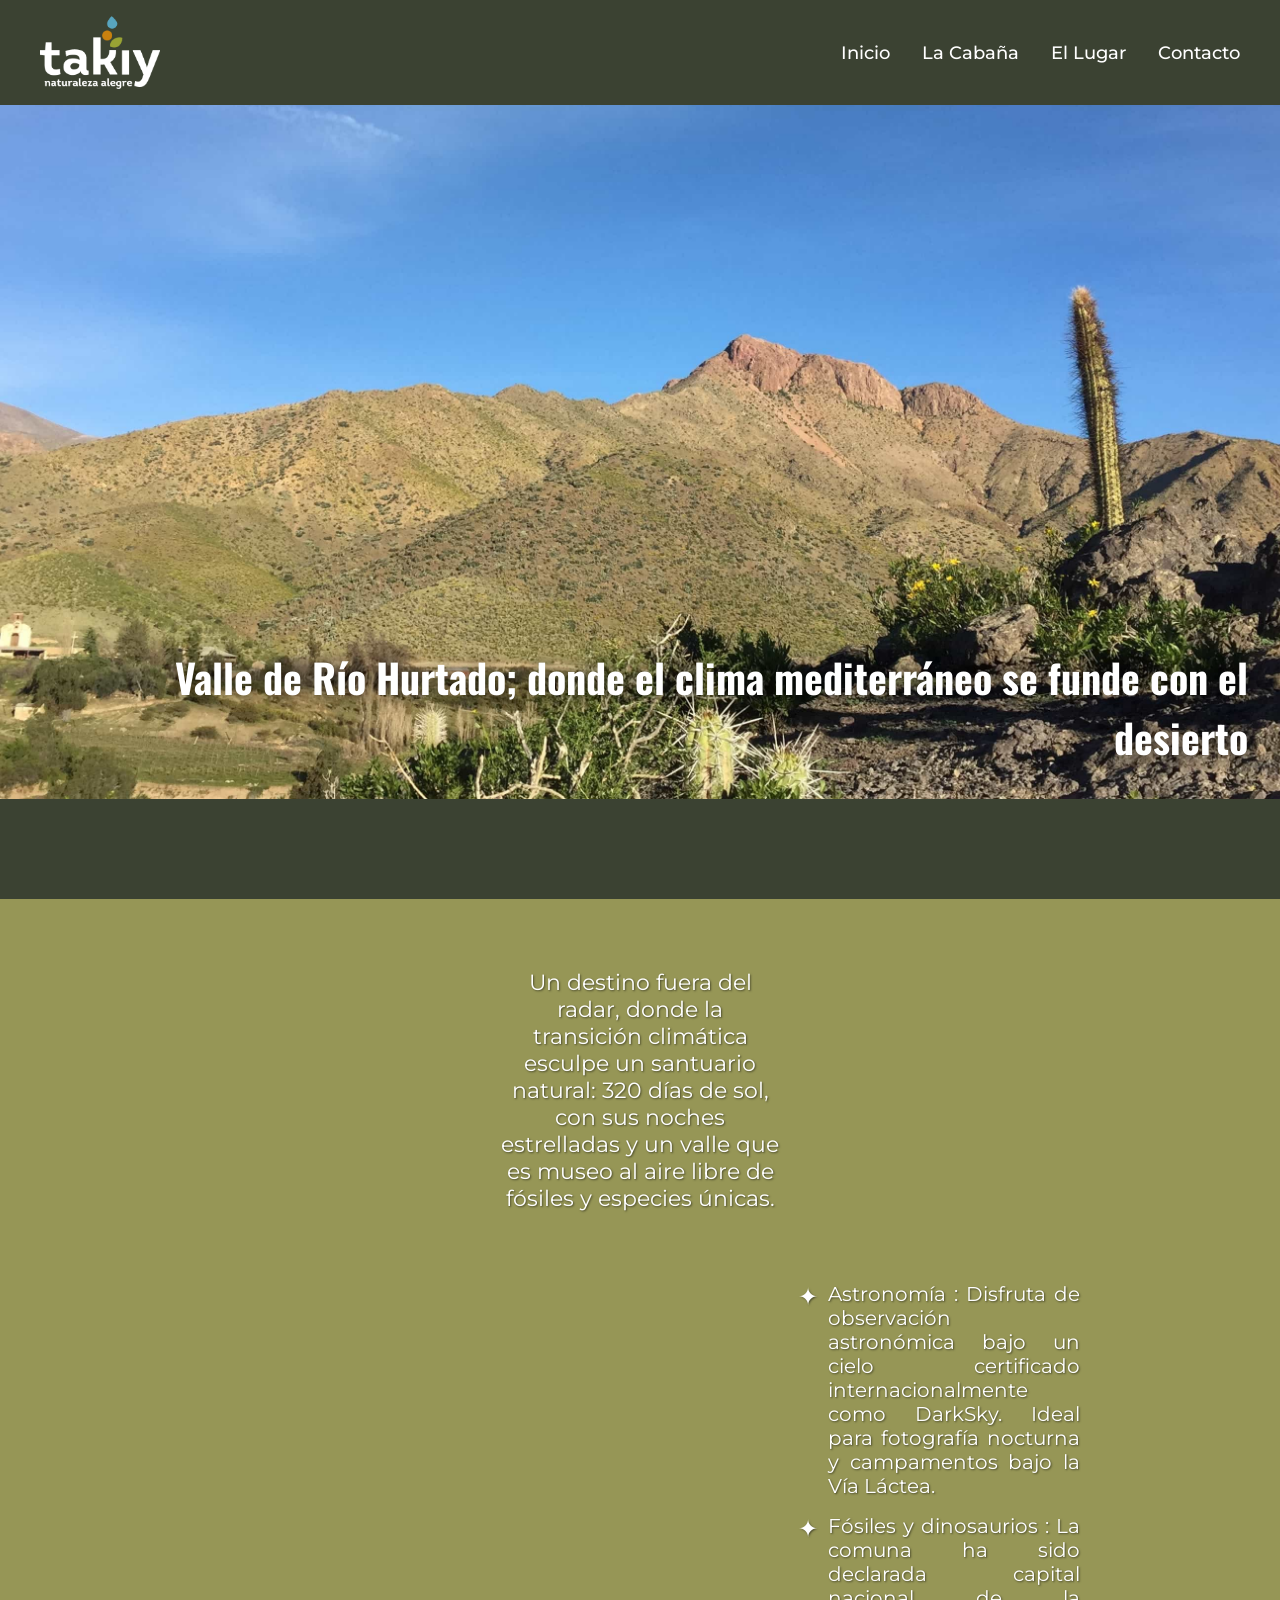
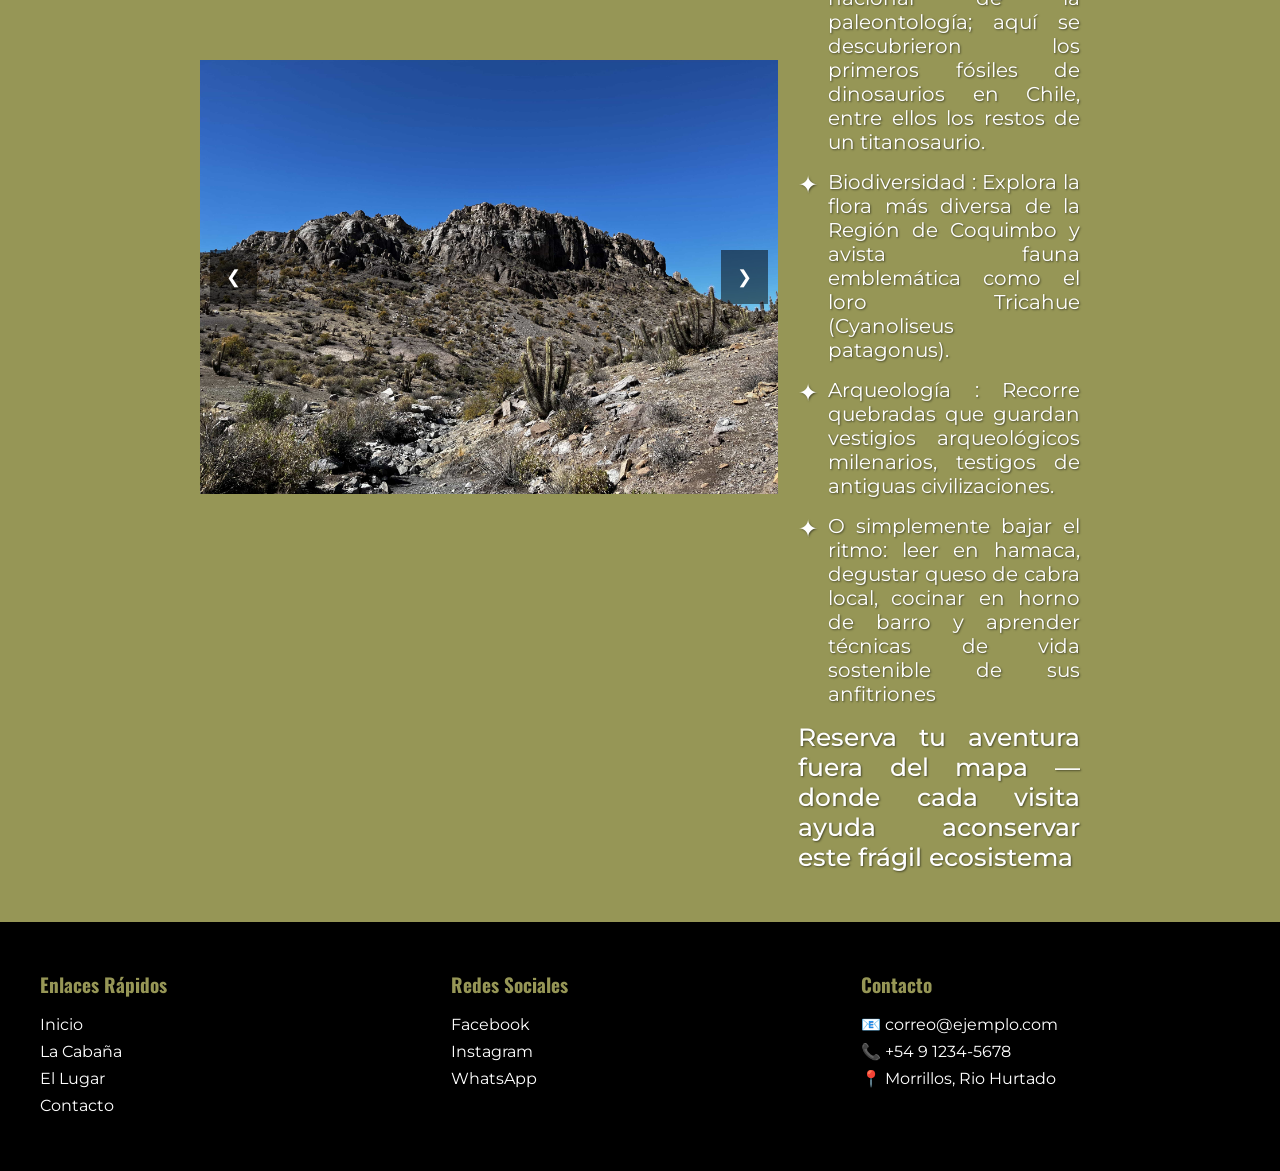
==== index.html @ 28a77166 "Primer commit" ====
<!DOCTYPE html>
<html lang="es">
<head>
    <meta charset="UTF-8">
    <meta name="viewport" content="width=device-width, initial-scale=1.0">
    <title>Inicio</title> <!--Revisar título para SEO-->

    <!--Importación Google fonts (fuentes de texto)-->
    <link rel="preconnect" href="https://fonts.googleapis.com">
    <link rel="preconnect" href="https://fonts.gstatic.com" crossorigin>
    <link href="https://fonts.googleapis.com/css2?family=Montserrat:ital,wght@0,100..900;1,100..900&family=Oswald:wght@200..700&display=swap" rel="stylesheet">

    <link rel="stylesheet" href="assets/css/style.css">
</head>
<body>

    <header>
        <nav class="navbar">
            <div class="navbar-container">
                <!--Logo (enlace a inicio)-->
                <a href="index.html" class="logo">
                    <img src="media/imgs/logoTakiy.png" alt="Cabaña Takiy"> <!--Revisar "alt" SEO-->
                </a>
                <!--Links barra de navegación-->
                <ul class="nav-links">
                    <li><a href="index.html">Inicio</a></li>
                    <li><a href="pages/cabaña.html">La Cabaña</a></li>
                    <li><a href="pages/el-lugar.html">El Lugar</a></li>
                    <li><a href="pages/contacto.html">Contacto</a></li>
                </ul>
            </div>
        </nav>
    </header>
    <main>
        <!--Imagen de portada con parallax-->
        <section class="index-front">
            <div class="index-front-image">
                <h1 class="index-front-slogan">Valle de Río Hurtado; donde el clima mediterráneo se funde con el desierto</h1>
            </div>
        </section>
        <section class="index-presentation">
            <p class="centered-p">
                Un destino fuera del radar, donde la transición climática esculpe un santuario natural: 320 días de sol, con sus noches estrelladas y un valle que es museo al aire libre de fósiles y especies únicas.
            </p>
            <div class="flex-slides-side-text">
                <div class="slideshow index-slides">
                    <div class="slide">
                        <img src="media/imgs/slide-index1.JPG" alt="Slide 1">
                    </div>
                    <div class="slide">
                        <img src="media/imgs/slide-index2.JPG" alt="Slide 2">
                    </div>
                    <div class="slide">
                        <img src="media/imgs/slide-index3.JPG" alt="Slide 3">
                    </div>
                    <div class="slide">
                        <img src="media/imgs/slide-index4.JPG" alt="Slide 4">
                    </div>
                    <div class="slide">
                        <img src="media/imgs/slide-index5.JPG" alt="Slide 5">
                    </div>
                    <div class="slide">
                        <img src="media/imgs/slide-index6.JPG" alt="Slide 6">
                    </div>
                    <button class="prev">&#10094;</button>
                    <button class="next">&#10095;</button>
                </div>
                <div class="index-side-text">
                    <ul class="index-list">
                        <li>
                            <h2 class="list-title">Astronomía</h2>
                            <p>: Disfruta de observación astronómica bajo un cielo certificado internacionalmente como DarkSky. Ideal para fotografía nocturna y campamentos bajo la Vía Láctea.</p>
                        </li>
                        <li>
                            <h2 class="list-title">Fósiles y dinosaurios</h2>
                            <p>: La comuna ha sido declarada capital nacional de la paleontología; aquí se descubrieron los primeros fósiles de dinosaurios en Chile, entre ellos los restos de un titanosaurio.
                            </p></li>
                        <li>
                            <h2 class="list-title">Biodiversidad</h2>
                            <p>: Explora la flora más diversa de la Región de Coquimbo y avista fauna emblemática como el loro Tricahue (Cyanoliseus patagonus).
                            </p></li>
                        <li>
                            <h2 class="list-title">Arqueología</h2>
                            <p>: Recorre quebradas que guardan vestigios arqueológicos milenarios, testigos de antiguas civilizaciones.
                            </p>
                        </li>
                        <li>O simplemente bajar el ritmo: leer en hamaca, degustar queso de cabra local, cocinar en horno de barro y aprender técnicas de vida sostenible de sus anfitriones</li>
                    </ul>
                    <p>
                        Reserva tu aventura fuera del mapa —donde cada visita ayuda aconservar este frágil ecosistema
                    </p>
                </div>
            </div>
        </section>
    </main>
    <footer>
        <div class="footer-container">
            <!--Columna 1: Enlaces rápidos-->
            <div class="footer-column">
                <h3>Enlaces Rápidos</h3>
                <ul>
                    <li><a href="index.html">Inicio</a></li>
                    <li><a href="pages/cabaña.html">La Cabaña</a></li>
                    <li><a href="pages/el-lugar.html">El Lugar</a></li>
                    <li><a href="pages/contacto.html">Contacto</a></li>
                </ul>
            </div>
            <!--Columna 2: Redes sociales-->
            <div class="footer-column">
                <h3>Redes Sociales</h3>
                <ul class="social-links">
                    <li><a href="#" target="_blank">Facebook</a></li>
                    <li><a href="#" target="_blank">Instagram</a></li>
                    <li><a href="#" target="_blank">WhatsApp</a></li>
                    <!--Consultar que redes sociales van a ir el la página oficialmente-->
                </ul>
            </div>
            <!--Columna 3: Contacto-->
            <div class="footer-column">
                <h3>Contacto</h3>
                <ul>
                    <li>📧 correo@ejemplo.com</li>
                    <li>📞 +54 9 1234-5678</li>
                    <li>📍 Morrillos, Rio Hurtado</li>
                    <!--Consultar cambio a íconos de biblioteca de uso libre (https://lucide.dev)-->
                </ul>
            </div>
        </div>
    </footer>
    <!--Importación scripts (slideshow)-->
    <script src="assets/js/main.js"></script>
</body>
</html>
---- assets/css/style.css ----
@charset "UTF-8";
* {
  margin: 0;
  padding: 0;
}

a {
  color: inherit;
  text-decoration: none;
}

ul, ol {
  list-style: none;
}

main {
  background-color: #3b4232;
}

.navbar {
  background-color: #3b4232;
  color: #ffffff;
  padding: 1rem 0;
}

.navbar-container {
  display: flex;
  justify-content: space-between;
  align-items: center;
  max-width: 1200px;
  margin: 0 auto;
  padding: 0 1rem;
}

.logo img {
  width: 120px;
  height: auto;
  display: block;
  transition: opacity 0.3s ease;
}
.logo img:hover {
  opacity: 0.5;
}

.nav-links {
  display: flex;
  gap: 2rem;
}
.nav-links a {
  font-family: "Montserrat", sans-serif;
  font-weight: 500;
  font-size: 18px;
  transition: opacity 0.3s ease;
}
.nav-links a:hover {
  opacity: 0.5;
}

.slideshow {
  position: relative;
  max-width: 700px;
  margin: auto;
  overflow: hidden;
}

.slide {
  display: none;
}
.slide img {
  width: 100%;
  height: auto;
  display: block;
}

.slide:first-child {
  display: block;
}

.prev, .next {
  position: absolute;
  top: 50%;
  transform: translateY(-50%);
  background-color: rgba(0, 0, 0, 0.5);
  color: white;
  border: none;
  padding: 16px;
  cursor: pointer;
  font-size: 18px;
  transition: background-color 0.3s;
}

.prev {
  left: 10px;
}

.next {
  right: 10px;
}

.prev:hover, .next:hover {
  background-color: rgba(0, 0, 0, 0.8);
}

.carousel-opinions {
  position: relative;
  overflow: hidden;
  padding: 0px 100px;
  min-height: 400px;
  background-color: rgba(0, 0, 0, 0.2);
}

.opinion-slide {
  display: none;
  position: absolute;
  top: 0;
  left: 0;
  width: 100%;
  height: 100%;
  display: flex;
  align-items: center;
  justify-content: center;
}
.opinion-slide:first-child {
  display: flex;
  align-items: center;
  justify-content: center;
}

.opinion-text {
  flex: 1;
  font-family: "Montserrat", sans-serif;
  color: white;
  padding: 20px 100px;
}

.opinion-image {
  flex: 1;
  padding: 20px;
}
.opinion-image img {
  width: 100%;
  height: 300px;
  object-fit: contain;
}

.opinion-prev, .opinion-next {
  position: absolute;
  top: 50%;
  transform: translateY(-50%);
  background: rgba(0, 0, 0, 0.5);
  color: white;
  border: none;
  padding: 15px;
  cursor: pointer;
  z-index: 10;
}

.opinion-prev {
  left: 10px;
}

.opinion-next {
  right: 10px;
}

.index-front {
  height: 70vh;
  background-image: url("../../media/imgs/frontImage.jpg");
  background-size: cover;
  background-position: center;
  background-repeat: no-repeat;
  background-attachment: fixed;
  position: relative;
  display: flex;
  align-items: flex-end;
  padding: 2rem;
}
.index-front .index-front-image {
  width: 100%;
  text-align: right;
}
.index-front .index-front-slogan {
  font-family: "Oswald", sans-serif;
  font-size: 2.5rem;
  color: #ffffff;
  text-shadow: 0 0 20px rgb(0, 0, 0);
  margin: 0;
}
@media (max-width: 768px) {
  .index-front {
    background-attachment: scroll;
    height: 70vh;
  }
}

.index-presentation {
  background-color: #969656;
  margin-top: 100px;
  font-family: "Montserrat", sans-serif;
  color: #ffffff;
  text-shadow: 1px 1px 2px rgba(0, 0, 0, 0.5);
}
.index-presentation .centered-p {
  padding: 70px 500px;
  font-family: "Montserrat", sans-serif;
  font-size: 22px;
  font-weight: 400;
  color: #ffffff;
  text-align: center;
}
.index-presentation .flex-slides-side-text {
  display: flex;
  align-items: center;
  padding: 0px 200px 50px 200px;
  gap: 20px;
}
.index-presentation .flex-slides-side-text .index-side-text {
  text-align: justify;
}
.index-presentation .flex-slides-side-text .index-side-text .index-list li {
  font-size: 20px;
  position: relative;
  padding-left: 1.5em;
  margin-bottom: 0.8em;
}
.index-presentation .flex-slides-side-text .index-side-text .index-list li::before {
  content: "✦";
  position: absolute;
  left: 0;
  color: #ffffff;
  font-size: 1.2em;
}
.index-presentation .flex-slides-side-text .index-side-text .index-list p {
  display: inline;
  font-size: 20px;
  font-weight: normal;
}
.index-presentation .flex-slides-side-text .index-side-text .index-list h2 {
  display: inline;
  font-weight: normal;
  font-size: 20px;
}
.index-presentation .flex-slides-side-text .index-side-text p {
  font-weight: 500;
  font-size: 25px;
}

.cabin-presentation {
  background-color: #969656;
  color: #ffffff;
  padding: 30px 60vw 30px 200px;
  text-shadow: 1px 1px 2px rgba(0, 0, 0, 0.5);
}
.cabin-presentation h1 {
  font-family: "Oswald", sans-serif;
  padding-bottom: 20px;
}
.cabin-presentation p {
  font-family: "Montserrat", sans-serif;
  font-size: 20px;
  text-align: justify;
}

.cabin-details-container {
  display: flex;
  justify-content: center;
  padding: 0px 200px;
}
.cabin-details-container .cabin-details {
  padding: 50px 0;
  display: flex;
  align-items: center;
  justify-content: center;
  color: #ffffff;
  gap: 20px;
}
.cabin-details-container .cabin-details .detail-list {
  text-align: right;
  padding-left: 300px;
}
.cabin-details-container .cabin-details .detail-list h2 {
  font-family: "Oswald", sans-serif;
  padding-bottom: 20px;
}
.cabin-details-container .cabin-details .detail-list ul {
  font-family: "Montserrat", sans-serif;
  font-size: 18px;
}
.cabin-details-container .cabin-details .detail-list ul li {
  padding: 10px 0;
}
.cabin-details-container .cabin-details .cabin-slides img {
  width: 100%;
  height: 100%;
  object-fit: contain;
}

.provided-services {
  padding: 20px 10vw;
  background-color: #969656;
  color: white;
  font-family: "Montserrat", sans-serif;
  font-size: 17px;
  text-shadow: 1px 1px 2px rgba(0, 0, 0, 0.5);
}
.provided-services .services-row {
  padding: 20px 20px;
  display: flex;
  justify-content: space-around;
}
.provided-services .services-row .services-col {
  display: flex;
  flex-direction: column;
  align-items: center;
}
.provided-services .services-row .services-col .binoculars {
  transform: scaleY(-1);
}
.provided-services .services-row .services-col .service-icon {
  font-size: 35px;
}

.place-front {
  background-color: #969656;
  color: #ffffff;
}
.place-front .place-front-image {
  background-image: url(../../media/imgs/slide-index1.JPG);
  background-repeat: no-repeat;
  background-position: center;
  background-size: cover;
  background-attachment: fixed;
  font-family: "Oswald", sans-serif;
  font-size: 60px;
  text-align: center;
  height: 700px;
  display: flex;
  flex-direction: column;
  align-items: center;
  justify-content: center;
  text-shadow: 0 0 20px rgb(0, 0, 0);
}

.place-presentation {
  color: #ffffff;
  font-family: "Montserrat", sans-serif;
  text-align: center;
  font-size: 20px;
  padding: 30px 200px;
}

.activities-container {
  background-color: #969656;
  font-family: "Montserrat", sans-serif;
  color: #ffffff;
  padding: 20px 400px;
  text-align: justify;
  font-size: 17px;
}
.activities-container h2 {
  padding-bottom: 15px;
}
.activities-container .activity {
  background-color: #3b4232;
  margin-top: 20px;
  padding: 15px;
  display: flex;
}
.activities-container .activity .activity-text {
  display: flex;
  flex-direction: column;
  padding-right: 15px;
}
.activities-container .trails {
  background-color: #3b4232;
  margin-top: 20px;
  padding: 15px;
}
.activities-container .trails .trail-flex {
  display: flex;
  flex-direction: column;
}
.activities-container .trails .trail-flex .trail-presentation {
  padding-bottom: 15px;
}
.activities-container .trails .trail-flex .activity-text {
  padding-right: 15px;
}
.activities-container .trails .trail-flex h3 {
  padding-bottom: 15px;
}
.activities-container .trails .trail-flex li {
  padding-bottom: 15px;
}
.activities-container .trails .trail-flex-img {
  display: flex;
  padding-bottom: 15px;
}
.activities-container .trails .activity-text {
  display: flex;
  flex-direction: column;
}

.main-contacto {
  display: flex;
  justify-content: space-between;
  background-color: #969656;
  min-height: 800px;
  padding-top: 20px;
}

.contact-form {
  padding: 50px;
  background-color: #3b4232;
  color: #ffffff;
  font-family: "Montserrat", sans-serif;
  font-size: 20px;
}
.contact-form h4 {
  font-family: "Oswald", sans-serif;
  font-size: 40px;
  padding-bottom: 20px;
}
.contact-form .contact-line {
  margin: 10px 0;
}
.contact-form input {
  padding: 10px 100px;
}
.contact-form textarea {
  padding: 10px 114px;
}
.contact-form button {
  display: inline-block;
  background: linear-gradient(225deg, hsl(132deg, 100%, 47%) 31%, hsl(129deg, 99%, 29%) 81%);
  font-family: "Oswald", sans-serif;
  font-size: 30px;
  color: #ffffff;
  border: none;
  padding: 10px 50px;
  border-radius: 5px;
  margin: 0 30px;
}

iframe {
  margin-right: 50px;
  width: 1000px;
  height: 659px;
  border: none;
}

footer {
  background-color: black;
  color: #ffffff;
  padding: 3rem 0;
}
footer .footer-container {
  max-width: 1200px;
  margin: 0 auto;
  padding: 0 1rem;
  display: flex;
  justify-content: space-between;
  gap: 2rem;
}
footer .footer-column {
  flex: 1;
  flex-direction: column;
}
footer .footer-column h3 {
  font-family: "Oswald", sans-serif;
  font-size: 1.2rem;
  margin-bottom: 1rem;
  color: #969656;
}
footer .footer-column ul {
  list-style: none;
  padding: 0;
}
footer .footer-column ul li {
  margin-bottom: 0.5rem;
  font-family: "Montserrat", sans-serif;
}
footer .footer-column a {
  color: #ffffff;
  text-decoration: none;
  transition: opacity 0.3s ease;
}
footer .footer-column a:hover {
  opacity: 0.7;
}

/*# sourceMappingURL=style.css.map */
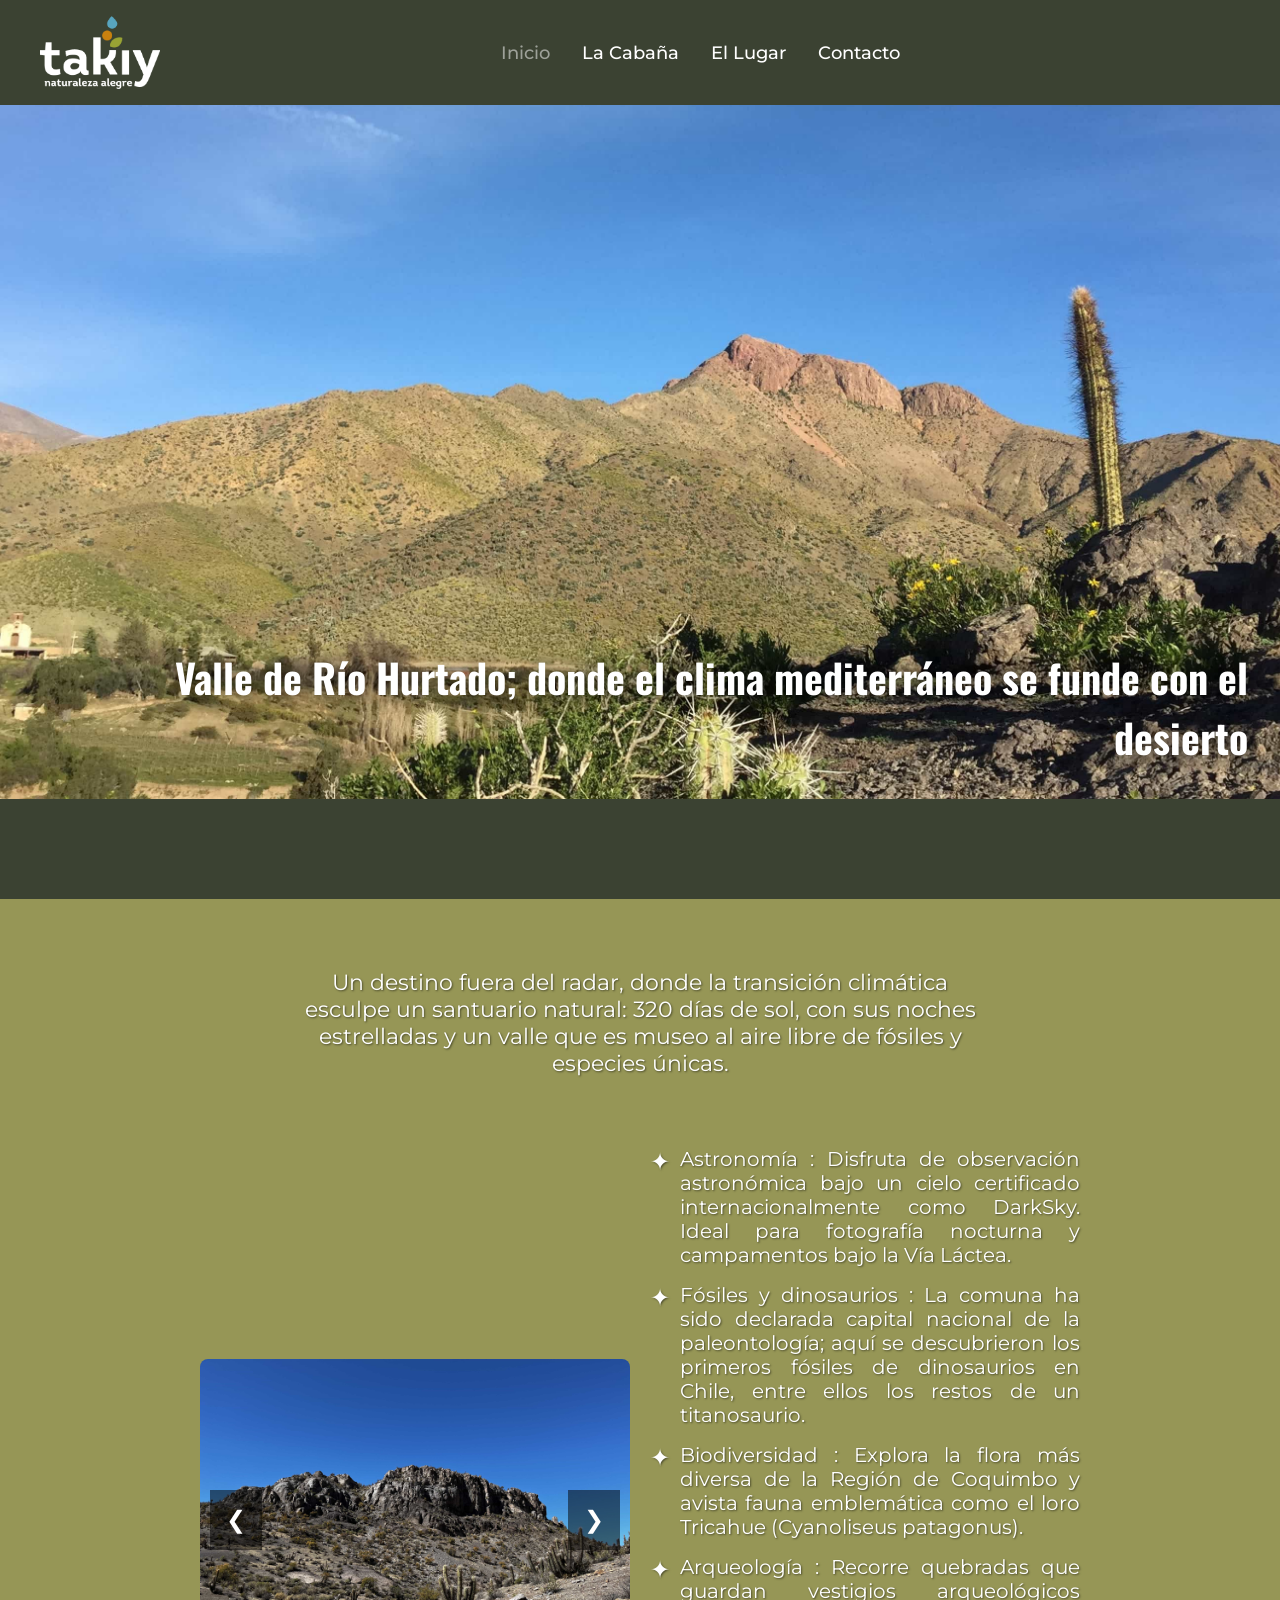
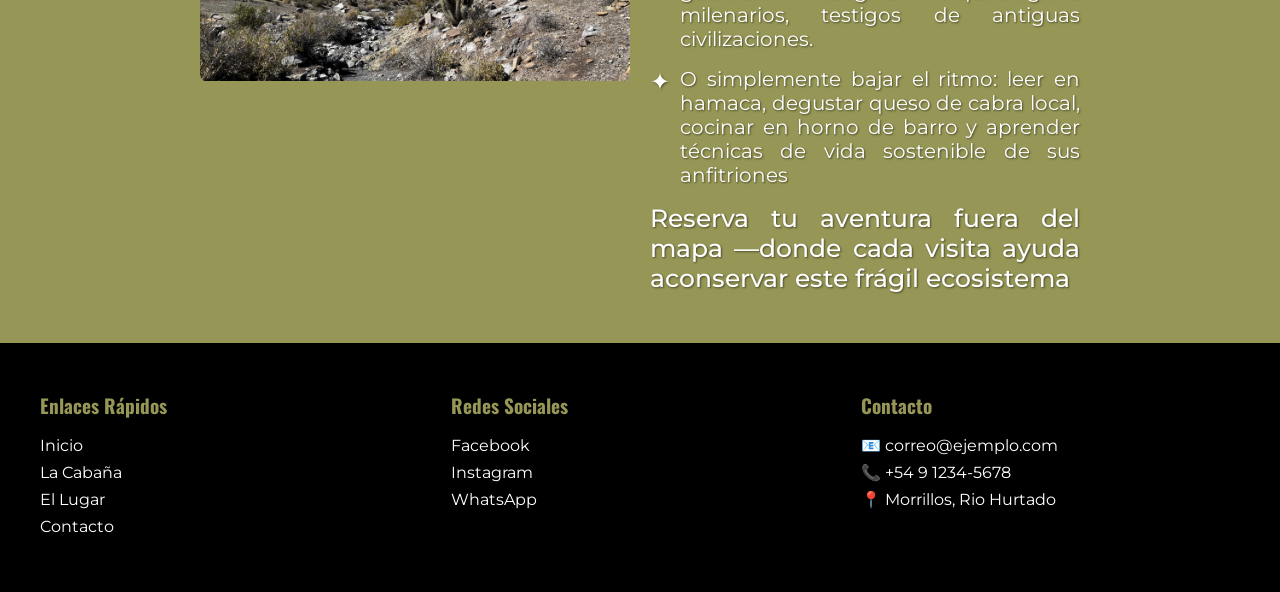
==== commit 5402a2bd: "revisión previa a subida" ====
--- a/index.html
+++ b/index.html
@@ -13,21 +13,31 @@
     <link rel="stylesheet" href="assets/css/style.css">
 </head>
 <body>
-
     <header>
         <nav class="navbar">
             <div class="navbar-container">
-                <!--Logo (enlace a inicio)-->
+                <!-- Logo -->
                 <a href="index.html" class="logo">
-                    <img src="media/imgs/logoTakiy.png" alt="Cabaña Takiy"> <!--Revisar "alt" SEO-->
+                    <img src="media/imgs/logoTakiy.png" alt="Cabaña Takiy">
                 </a>
-                <!--Links barra de navegación-->
-                <ul class="nav-links">
-                    <li><a href="index.html">Inicio</a></li>
+                
+                <!-- Menú Hamburguesa -->
+                <button class="hamburger" id="hamburger">
+                    <span></span>
+                    <span></span>
+                    <span></span>
+                </button>
+                
+                <!-- Links de navegación -->
+                <ul class="nav-links" id="nav-links">
+                    <li><a href="index.html" class="active-link">Inicio</a></li>
                     <li><a href="pages/cabaña.html">La Cabaña</a></li>
                     <li><a href="pages/el-lugar.html">El Lugar</a></li>
                     <li><a href="pages/contacto.html">Contacto</a></li>
                 </ul>
+                
+                <!-- Overlay para cerrar menú -->
+                <div class="nav-overlay" id="nav-overlay"></div>
             </div>
         </nav>
     </header>
@@ -44,23 +54,25 @@
             </p>
             <div class="flex-slides-side-text">
                 <div class="slideshow index-slides">
-                    <div class="slide">
-                        <img src="media/imgs/slide-index1.JPG" alt="Slide 1">
-                    </div>
-                    <div class="slide">
-                        <img src="media/imgs/slide-index2.JPG" alt="Slide 2">
-                    </div>
-                    <div class="slide">
-                        <img src="media/imgs/slide-index3.JPG" alt="Slide 3">
-                    </div>
-                    <div class="slide">
-                        <img src="media/imgs/slide-index4.JPG" alt="Slide 4">
-                    </div>
-                    <div class="slide">
-                        <img src="media/imgs/slide-index5.JPG" alt="Slide 5">
-                    </div>
-                    <div class="slide">
-                        <img src="media/imgs/slide-index6.JPG" alt="Slide 6">
+                    <div class="slideshow-container">
+                        <div class="slide active">
+                            <img src="media/imgs/slide-index1.JPG" alt="Slide 1">
+                        </div>
+                        <div class="slide">
+                            <img src="media/imgs/slide-index2.JPG" alt="Slide 2">
+                        </div>
+                        <div class="slide">
+                            <img src="media/imgs/slide-index3.JPG" alt="Slide 3">
+                        </div>
+                        <div class="slide">
+                            <img src="media/imgs/slide-index4.JPG" alt="Slide 4">
+                        </div>
+                        <div class="slide">
+                            <img src="media/imgs/slide-index5.JPG" alt="Slide 5">
+                        </div>
+                        <div class="slide">
+                            <img src="media/imgs/slide-index6.JPG" alt="Slide 6">
+                        </div>
                     </div>
                     <button class="prev">&#10094;</button>
                     <button class="next">&#10095;</button>
--- a/assets/css/style.css
+++ b/assets/css/style.css
@@ -21,6 +21,7 @@
   background-color: #3b4232;
   color: #ffffff;
   padding: 1rem 0;
+  position: relative;
 }
 
 .navbar-container {
@@ -30,6 +31,7 @@
   max-width: 1200px;
   margin: 0 auto;
   padding: 0 1rem;
+  position: relative;
 }
 
 .logo img {
@@ -56,6 +58,99 @@
   opacity: 0.5;
 }
 
+.active-link {
+  opacity: 0.5;
+}
+
+.hamburger {
+  display: none;
+  flex-direction: column;
+  background: none;
+  border: none;
+  cursor: pointer;
+  padding: 0.5rem;
+  z-index: 1001;
+}
+.hamburger span {
+  width: 25px;
+  height: 3px;
+  background-color: #ffffff;
+  margin: 3px 0;
+  transition: 0.3s;
+  transform-origin: center;
+}
+
+@media (max-width: 768px) {
+  .navbar-container {
+    padding: 0 1rem;
+  }
+  .hamburger {
+    display: flex;
+    position: relative;
+    z-index: 1001;
+  }
+  .hamburger.active span:nth-child(1) {
+    transform: rotate(45deg) translate(6px, 6px);
+  }
+  .hamburger.active span:nth-child(2) {
+    opacity: 0;
+  }
+  .hamburger.active span:nth-child(3) {
+    transform: rotate(-45deg) translate(6px, -6px);
+  }
+  .nav-links {
+    display: none;
+  }
+  .nav-links.active {
+    display: flex;
+    position: fixed;
+    top: 0;
+    right: 0;
+    width: 70%;
+    max-width: 300px;
+    height: 100vh;
+    background-color: #3b4232;
+    flex-direction: column;
+    justify-content: flex-start;
+    align-items: center;
+    gap: 1.5rem;
+    padding-top: 80px;
+    margin: 0;
+    z-index: 1000;
+    box-shadow: -2px 0 10px rgba(0, 0, 0, 0.1);
+  }
+  .nav-links.active li {
+    width: 100%;
+    text-align: center;
+  }
+  .nav-links.active a {
+    display: block;
+    padding: 1rem 0;
+    font-size: 1.1rem;
+    width: 100%;
+  }
+  .nav-links.active a:hover {
+    background-color: rgba(255, 255, 255, 0.1);
+  }
+  .logo img {
+    width: 100px;
+    position: relative;
+    z-index: 1001;
+  }
+  .nav-overlay {
+    display: none;
+    position: fixed;
+    top: 0;
+    left: 0;
+    width: 100%;
+    height: 100%;
+    background-color: rgba(0, 0, 0, 0.5);
+    z-index: 999;
+  }
+  .nav-overlay.active {
+    display: block;
+  }
+}
 .slideshow {
   position: relative;
   max-width: 700px;
@@ -63,16 +158,26 @@
   overflow: hidden;
 }
 
+.slideshow-container {
+  display: flex;
+  transition: transform 0.5s ease-in-out;
+  will-change: transform;
+}
+
 .slide {
-  display: none;
-}
+  min-width: 100%;
+  transition: opacity 0.5s ease-in-out;
+  opacity: 0;
+  position: relative;
+}
+
+.slide.active {
+  opacity: 1;
+}
+
 .slide img {
   width: 100%;
   height: auto;
-  display: block;
-}
-
-.slide:first-child {
   display: block;
 }
 
@@ -87,6 +192,7 @@
   cursor: pointer;
   font-size: 18px;
   transition: background-color 0.3s;
+  z-index: 10;
 }
 
 .prev {
@@ -107,6 +213,24 @@
   padding: 0px 100px;
   min-height: 400px;
   background-color: rgba(0, 0, 0, 0.2);
+}
+@media (max-width: 1024px) {
+  .carousel-opinions {
+    padding: 0px 50px;
+    min-height: 350px;
+  }
+}
+@media (max-width: 768px) {
+  .carousel-opinions {
+    padding: 0px 2rem;
+    min-height: 500px;
+  }
+}
+@media (max-width: 480px) {
+  .carousel-opinions {
+    padding: 0px 1rem;
+    min-height: 450px;
+  }
 }
 
 .opinion-slide {
@@ -120,10 +244,28 @@
   align-items: center;
   justify-content: center;
 }
+@media (max-width: 768px) {
+  .opinion-slide {
+    flex-direction: column;
+    justify-content: flex-start;
+    padding: 2rem 0;
+  }
+}
+@media (max-width: 480px) {
+  .opinion-slide {
+    padding: 1.5rem 0;
+  }
+}
 .opinion-slide:first-child {
   display: flex;
   align-items: center;
   justify-content: center;
+}
+@media (max-width: 768px) {
+  .opinion-slide:first-child {
+    flex-direction: column;
+    justify-content: flex-start;
+  }
 }
 
 .opinion-text {
@@ -132,15 +274,67 @@
   color: white;
   padding: 20px 100px;
 }
+@media (max-width: 1024px) {
+  .opinion-text {
+    padding: 20px 50px;
+  }
+}
+@media (max-width: 768px) {
+  .opinion-text {
+    padding: 0 1rem 2rem 1rem;
+    text-align: center;
+    flex: none;
+    width: 100%;
+  }
+}
+@media (max-width: 480px) {
+  .opinion-text {
+    padding: 0 0.5rem 1.5rem 0.5rem;
+  }
+}
 
 .opinion-image {
   flex: 1;
   padding: 20px;
+}
+@media (max-width: 1024px) {
+  .opinion-image {
+    padding: 20px 50px;
+  }
+}
+@media (max-width: 768px) {
+  .opinion-image {
+    padding: 0 2rem;
+    flex: none;
+    width: 100%;
+    max-width: 300px;
+  }
+}
+@media (max-width: 480px) {
+  .opinion-image {
+    padding: 0 1rem;
+    max-width: 250px;
+  }
 }
 .opinion-image img {
   width: 100%;
   height: 300px;
   object-fit: contain;
+}
+@media (max-width: 1024px) {
+  .opinion-image img {
+    height: 250px;
+  }
+}
+@media (max-width: 768px) {
+  .opinion-image img {
+    height: 200px;
+  }
+}
+@media (max-width: 480px) {
+  .opinion-image img {
+    height: 180px;
+  }
 }
 
 .opinion-prev, .opinion-next {
@@ -154,13 +348,81 @@
   cursor: pointer;
   z-index: 10;
 }
+@media (max-width: 768px) {
+  .opinion-prev, .opinion-next {
+    padding: 12px;
+    font-size: 1.2rem;
+  }
+}
+@media (max-width: 480px) {
+  .opinion-prev, .opinion-next {
+    padding: 10px;
+    font-size: 1rem;
+  }
+}
 
 .opinion-prev {
   left: 10px;
 }
+@media (max-width: 768px) {
+  .opinion-prev {
+    left: 5px;
+  }
+}
 
 .opinion-next {
   right: 10px;
+}
+@media (max-width: 768px) {
+  .opinion-next {
+    right: 5px;
+  }
+}
+
+.opinion-quote {
+  font-size: 1.3rem;
+  font-style: italic;
+  line-height: 1.5;
+  margin-bottom: 1rem;
+}
+@media (max-width: 1024px) {
+  .opinion-quote {
+    font-size: 1.2rem;
+  }
+}
+@media (max-width: 768px) {
+  .opinion-quote {
+    font-size: 1.1rem;
+    text-align: center;
+  }
+}
+@media (max-width: 480px) {
+  .opinion-quote {
+    font-size: 1rem;
+    line-height: 1.4;
+  }
+}
+
+.opinion-author {
+  font-size: 1.1rem;
+  font-weight: 500;
+  text-align: right;
+}
+@media (max-width: 1024px) {
+  .opinion-author {
+    font-size: 1rem;
+  }
+}
+@media (max-width: 768px) {
+  .opinion-author {
+    font-size: 0.9rem;
+    text-align: center;
+  }
+}
+@media (max-width: 480px) {
+  .opinion-author {
+    font-size: 0.85rem;
+  }
 }
 
 .index-front {
@@ -186,10 +448,40 @@
   text-shadow: 0 0 20px rgb(0, 0, 0);
   margin: 0;
 }
+@media (max-width: 1024px) {
+  .index-front .index-front-slogan {
+    font-size: 2rem;
+  }
+}
+@media (max-width: 768px) {
+  .index-front .index-front-slogan {
+    font-size: 1.5rem;
+    text-align: center;
+  }
+}
+@media (max-width: 480px) {
+  .index-front .index-front-slogan {
+    font-size: 1.3rem;
+    padding: 0 1rem;
+  }
+}
+@media (max-width: 1024px) {
+  .index-front {
+    height: 60vh;
+    padding: 1.5rem;
+  }
+}
 @media (max-width: 768px) {
   .index-front {
     background-attachment: scroll;
-    height: 70vh;
+    height: 50vh;
+    align-items: center;
+    padding: 1rem;
+  }
+}
+@media (max-width: 480px) {
+  .index-front {
+    height: 40vh;
   }
 }
 
@@ -199,6 +491,11 @@
   font-family: "Montserrat", sans-serif;
   color: #ffffff;
   text-shadow: 1px 1px 2px rgba(0, 0, 0, 0.5);
+}
+@media (max-width: 768px) {
+  .index-presentation {
+    margin-top: 50px;
+  }
 }
 .index-presentation .centered-p {
   padding: 70px 500px;
@@ -208,20 +505,100 @@
   color: #ffffff;
   text-align: center;
 }
+@media (max-width: 1440px) {
+  .index-presentation .centered-p {
+    padding: 70px 300px;
+  }
+}
+@media (max-width: 1024px) {
+  .index-presentation .centered-p {
+    padding: 50px 150px;
+    font-size: 20px;
+  }
+}
+@media (max-width: 768px) {
+  .index-presentation .centered-p {
+    padding: 40px 4rem;
+    font-size: 18px;
+  }
+}
+@media (max-width: 480px) {
+  .index-presentation .centered-p {
+    padding: 30px 1.5rem;
+    font-size: 16px;
+    line-height: 1.5;
+  }
+}
 .index-presentation .flex-slides-side-text {
   display: flex;
-  align-items: center;
+  align-items: flex-start;
   padding: 0px 200px 50px 200px;
   gap: 20px;
 }
+@media (max-width: 1200px) {
+  .index-presentation .flex-slides-side-text {
+    padding: 0px 100px 50px 100px;
+  }
+}
+@media (max-width: 768px) {
+  .index-presentation .flex-slides-side-text {
+    flex-direction: column;
+    padding: 0px 2rem 40px 2rem;
+    gap: 30px;
+  }
+}
+@media (max-width: 480px) {
+  .index-presentation .flex-slides-side-text {
+    padding: 0px 1rem 30px 1rem;
+    gap: 25px;
+  }
+}
+.index-presentation .flex-slides-side-text .slideshow {
+  flex: 1;
+  position: relative;
+}
+@media (max-width: 768px) {
+  .index-presentation .flex-slides-side-text .slideshow {
+    width: 100%;
+    order: 1;
+  }
+}
+.index-presentation .flex-slides-side-text .slideshow img {
+  max-width: 100%;
+  height: auto;
+  display: block;
+}
 .index-presentation .flex-slides-side-text .index-side-text {
+  flex: 1;
   text-align: justify;
+}
+@media (max-width: 768px) {
+  .index-presentation .flex-slides-side-text .index-side-text {
+    width: 100%;
+    order: 2;
+    text-align: left;
+    background-color: #3b4232;
+    padding: 15px 10px 15px 0;
+  }
 }
 .index-presentation .flex-slides-side-text .index-side-text .index-list li {
   font-size: 20px;
   position: relative;
   padding-left: 1.5em;
   margin-bottom: 0.8em;
+}
+@media (max-width: 1024px) {
+  .index-presentation .flex-slides-side-text .index-side-text .index-list li {
+    font-size: 18px;
+  }
+}
+@media (max-width: 768px) {
+  .index-presentation .flex-slides-side-text .index-side-text .index-list li {
+    font-size: 16px;
+    padding-left: 1.2em;
+    margin-bottom: 1em;
+    line-height: 1.4;
+  }
 }
 .index-presentation .flex-slides-side-text .index-side-text .index-list li::before {
   content: "✦";
@@ -230,19 +607,103 @@
   color: #ffffff;
   font-size: 1.2em;
 }
+@media (max-width: 768px) {
+  .index-presentation .flex-slides-side-text .index-side-text .index-list li::before {
+    font-size: 1em;
+  }
+}
 .index-presentation .flex-slides-side-text .index-side-text .index-list p {
   display: inline;
   font-size: 20px;
   font-weight: normal;
 }
+@media (max-width: 1024px) {
+  .index-presentation .flex-slides-side-text .index-side-text .index-list p {
+    font-size: 18px;
+  }
+}
+@media (max-width: 768px) {
+  .index-presentation .flex-slides-side-text .index-side-text .index-list p {
+    font-size: 16px;
+  }
+}
 .index-presentation .flex-slides-side-text .index-side-text .index-list h2 {
   display: inline;
   font-weight: normal;
   font-size: 20px;
 }
+@media (max-width: 1024px) {
+  .index-presentation .flex-slides-side-text .index-side-text .index-list h2 {
+    font-size: 18px;
+  }
+}
+@media (max-width: 768px) {
+  .index-presentation .flex-slides-side-text .index-side-text .index-list h2 {
+    font-size: 16px;
+    display: block;
+    margin-bottom: 0.3em;
+    font-weight: 600;
+  }
+}
 .index-presentation .flex-slides-side-text .index-side-text p {
   font-weight: 500;
   font-size: 25px;
+}
+@media (max-width: 1024px) {
+  .index-presentation .flex-slides-side-text .index-side-text p {
+    font-size: 22px;
+  }
+}
+@media (max-width: 768px) {
+  .index-presentation .flex-slides-side-text .index-side-text p {
+    font-size: 18px;
+    text-align: center;
+    line-height: 1.5;
+  }
+}
+@media (max-width: 480px) {
+  .index-presentation .flex-slides-side-text .index-side-text p {
+    font-size: 16px;
+  }
+}
+
+.slideshow {
+  position: relative;
+  max-width: 100%;
+}
+.slideshow .slide img {
+  width: 100%;
+  height: auto;
+  border-radius: 8px;
+}
+.slideshow .prev, .slideshow .next {
+  position: absolute;
+  top: 50%;
+  transform: translateY(-50%);
+  background-color: rgba(0, 0, 0, 0.5);
+  color: white;
+  border: none;
+  padding: 1rem;
+  cursor: pointer;
+  font-size: 1.5rem;
+}
+@media (max-width: 768px) {
+  .slideshow .prev, .slideshow .next {
+    padding: 0.8rem;
+    font-size: 1.2rem;
+  }
+}
+@media (max-width: 480px) {
+  .slideshow .prev, .slideshow .next {
+    padding: 0.6rem;
+    font-size: 1rem;
+  }
+}
+.slideshow .prev {
+  left: 10px;
+}
+.slideshow .next {
+  right: 10px;
 }
 
 .cabin-presentation {
@@ -251,48 +712,199 @@
   padding: 30px 60vw 30px 200px;
   text-shadow: 1px 1px 2px rgba(0, 0, 0, 0.5);
 }
+@media (max-width: 1440px) {
+  .cabin-presentation {
+    padding: 30px 40vw 30px 150px;
+  }
+}
+@media (max-width: 1024px) {
+  .cabin-presentation {
+    padding: 30px 30vw 30px 100px;
+  }
+}
+@media (max-width: 768px) {
+  .cabin-presentation {
+    padding: 25px 2rem;
+    text-align: center;
+  }
+}
+@media (max-width: 480px) {
+  .cabin-presentation {
+    padding: 20px 1.5rem;
+  }
+}
 .cabin-presentation h1 {
   font-family: "Oswald", sans-serif;
   padding-bottom: 20px;
+}
+@media (max-width: 768px) {
+  .cabin-presentation h1 {
+    font-size: 2rem;
+    padding-bottom: 15px;
+  }
+}
+@media (max-width: 480px) {
+  .cabin-presentation h1 {
+    font-size: 1.8rem;
+  }
 }
 .cabin-presentation p {
   font-family: "Montserrat", sans-serif;
   font-size: 20px;
   text-align: justify;
 }
+@media (max-width: 1024px) {
+  .cabin-presentation p {
+    font-size: 18px;
+  }
+}
+@media (max-width: 768px) {
+  .cabin-presentation p {
+    font-size: 16px;
+    text-align: left;
+    line-height: 1.5;
+  }
+}
+@media (max-width: 480px) {
+  .cabin-presentation p {
+    font-size: 15px;
+  }
+}
 
 .cabin-details-container {
   display: flex;
   justify-content: center;
   padding: 0px 200px;
 }
+@media (max-width: 1440px) {
+  .cabin-details-container {
+    padding: 0px 150px;
+  }
+}
+@media (max-width: 1024px) {
+  .cabin-details-container {
+    padding: 0px 100px;
+  }
+}
+@media (max-width: 768px) {
+  .cabin-details-container {
+    padding: 0px 2rem;
+  }
+}
+@media (max-width: 480px) {
+  .cabin-details-container {
+    padding: 0px 1rem;
+  }
+}
 .cabin-details-container .cabin-details {
   padding: 50px 0;
   display: flex;
-  align-items: center;
+  align-items: flex-start;
   justify-content: center;
   color: #ffffff;
-  gap: 20px;
+  gap: 40px;
+}
+@media (max-width: 1024px) {
+  .cabin-details-container .cabin-details {
+    gap: 30px;
+    padding: 40px 0;
+  }
+}
+@media (max-width: 768px) {
+  .cabin-details-container .cabin-details {
+    flex-direction: column-reverse;
+    gap: 30px;
+    padding: 30px 0;
+  }
+}
+@media (max-width: 480px) {
+  .cabin-details-container .cabin-details {
+    gap: 25px;
+    padding: 20px 0;
+  }
 }
 .cabin-details-container .cabin-details .detail-list {
   text-align: right;
   padding-left: 300px;
+  flex: 1;
+}
+@media (max-width: 1440px) {
+  .cabin-details-container .cabin-details .detail-list {
+    padding-left: 200px;
+  }
+}
+@media (max-width: 1024px) {
+  .cabin-details-container .cabin-details .detail-list {
+    padding-left: 100px;
+  }
+}
+@media (max-width: 768px) {
+  .cabin-details-container .cabin-details .detail-list {
+    padding-left: 0;
+    text-align: left;
+    width: 100%;
+  }
 }
 .cabin-details-container .cabin-details .detail-list h2 {
   font-family: "Oswald", sans-serif;
   padding-bottom: 20px;
 }
+@media (max-width: 768px) {
+  .cabin-details-container .cabin-details .detail-list h2 {
+    font-size: 1.5rem;
+    padding-bottom: 15px;
+  }
+}
+@media (max-width: 480px) {
+  .cabin-details-container .cabin-details .detail-list h2 {
+    font-size: 1.3rem;
+  }
+}
 .cabin-details-container .cabin-details .detail-list ul {
   font-family: "Montserrat", sans-serif;
   font-size: 18px;
 }
+@media (max-width: 1024px) {
+  .cabin-details-container .cabin-details .detail-list ul {
+    font-size: 16px;
+  }
+}
+@media (max-width: 480px) {
+  .cabin-details-container .cabin-details .detail-list ul {
+    font-size: 15px;
+  }
+}
 .cabin-details-container .cabin-details .detail-list ul li {
   padding: 10px 0;
+  line-height: 1.4;
+}
+@media (max-width: 768px) {
+  .cabin-details-container .cabin-details .detail-list ul li {
+    padding: 8px 0;
+  }
+}
+.cabin-details-container .cabin-details .detail-list .precios {
+  padding-top: 25px;
+}
+@media (max-width: 768px) {
+  .cabin-details-container .cabin-details .detail-list .precios {
+    padding-top: 20px;
+  }
+}
+.cabin-details-container .cabin-details .cabin-slides {
+  flex: 1;
+  position: relative;
+}
+@media (max-width: 768px) {
+  .cabin-details-container .cabin-details .cabin-slides {
+    width: 100%;
+  }
 }
 .cabin-details-container .cabin-details .cabin-slides img {
   width: 100%;
-  height: 100%;
-  object-fit: contain;
+  height: auto;
+  object-fit: cover;
+  border-radius: 8px;
 }
 
 .provided-services {
@@ -303,21 +915,100 @@
   font-size: 17px;
   text-shadow: 1px 1px 2px rgba(0, 0, 0, 0.5);
 }
+@media (max-width: 1024px) {
+  .provided-services {
+    padding: 20px 5vw;
+  }
+}
+@media (max-width: 768px) {
+  .provided-services {
+    padding: 20px 2rem;
+    font-size: 16px;
+  }
+}
+@media (max-width: 480px) {
+  .provided-services {
+    padding: 20px 1rem;
+    font-size: 15px;
+  }
+}
 .provided-services .services-row {
   padding: 20px 20px;
   display: flex;
   justify-content: space-around;
 }
+@media (max-width: 1024px) {
+  .provided-services .services-row {
+    padding: 15px 10px;
+  }
+}
+@media (max-width: 768px) {
+  .provided-services .services-row {
+    flex-wrap: wrap;
+    justify-content: center;
+    gap: 30px;
+    padding: 15px 0;
+  }
+}
+@media (max-width: 480px) {
+  .provided-services .services-row {
+    gap: 25px;
+  }
+}
 .provided-services .services-row .services-col {
   display: flex;
   flex-direction: column;
   align-items: center;
+  flex: 1;
+  min-width: 120px;
+}
+@media (max-width: 768px) {
+  .provided-services .services-row .services-col {
+    flex: 0 1 calc(33.333% - 30px);
+    min-width: 100px;
+  }
+}
+@media (max-width: 480px) {
+  .provided-services .services-row .services-col {
+    flex: 0 1 calc(50% - 25px);
+  }
 }
 .provided-services .services-row .services-col .binoculars {
   transform: scaleY(-1);
 }
 .provided-services .services-row .services-col .service-icon {
   font-size: 35px;
+  margin-bottom: 10px;
+}
+@media (max-width: 1024px) {
+  .provided-services .services-row .services-col .service-icon {
+    font-size: 32px;
+  }
+}
+@media (max-width: 768px) {
+  .provided-services .services-row .services-col .service-icon {
+    font-size: 30px;
+    margin-bottom: 8px;
+  }
+}
+@media (max-width: 480px) {
+  .provided-services .services-row .services-col .service-icon {
+    font-size: 28px;
+  }
+}
+.provided-services .services-row .services-col p {
+  text-align: center;
+  line-height: 1.3;
+}
+@media (max-width: 768px) {
+  .provided-services .services-row .services-col p {
+    font-size: 14px;
+  }
+}
+@media (max-width: 480px) {
+  .provided-services .services-row .services-col p {
+    font-size: 13px;
+  }
 }
 
 .place-front {
@@ -340,6 +1031,20 @@
   justify-content: center;
   text-shadow: 0 0 20px rgb(0, 0, 0);
 }
+@media (max-width: 768px) {
+  .place-front .place-front-image {
+    font-size: 36px;
+    height: 400px;
+    background-attachment: scroll;
+    padding: 0 1rem;
+  }
+}
+@media (max-width: 480px) {
+  .place-front .place-front-image {
+    font-size: 28px;
+    height: 300px;
+  }
+}
 
 .place-presentation {
   color: #ffffff;
@@ -347,6 +1052,23 @@
   text-align: center;
   font-size: 20px;
   padding: 30px 200px;
+}
+@media (max-width: 1024px) {
+  .place-presentation {
+    padding: 30px 100px;
+  }
+}
+@media (max-width: 768px) {
+  .place-presentation {
+    padding: 20px 2rem;
+    font-size: 18px;
+  }
+}
+@media (max-width: 480px) {
+  .place-presentation {
+    padding: 20px 1rem;
+    font-size: 16px;
+  }
 }
 
 .activities-container {
@@ -357,8 +1079,35 @@
   text-align: justify;
   font-size: 17px;
 }
+@media (max-width: 1440px) {
+  .activities-container {
+    padding: 20px 200px;
+  }
+}
+@media (max-width: 1024px) {
+  .activities-container {
+    padding: 20px 100px;
+  }
+}
+@media (max-width: 768px) {
+  .activities-container {
+    padding: 20px 2rem;
+    font-size: 16px;
+  }
+}
+@media (max-width: 480px) {
+  .activities-container {
+    padding: 20px 1rem;
+    font-size: 15px;
+  }
+}
 .activities-container h2 {
   padding-bottom: 15px;
+}
+@media (max-width: 768px) {
+  .activities-container h2 {
+    font-size: 1.5rem;
+  }
 }
 .activities-container .activity {
   background-color: #3b4232;
@@ -366,16 +1115,44 @@
   padding: 15px;
   display: flex;
 }
+@media (max-width: 768px) {
+  .activities-container .activity {
+    flex-direction: column;
+    padding: 1rem;
+  }
+}
 .activities-container .activity .activity-text {
   display: flex;
   flex-direction: column;
   padding-right: 15px;
+}
+@media (max-width: 768px) {
+  .activities-container .activity .activity-text {
+    padding-right: 0;
+    padding-bottom: 15px;
+  }
+}
+.activities-container .activity img {
+  max-width: 300px;
+  height: auto;
+  object-fit: cover;
+}
+@media (max-width: 768px) {
+  .activities-container .activity img {
+    max-width: 100%;
+    width: 100%;
+  }
 }
 .activities-container .trails {
   background-color: #3b4232;
   margin-top: 20px;
   padding: 15px;
 }
+@media (max-width: 768px) {
+  .activities-container .trails {
+    padding: 1rem;
+  }
+}
 .activities-container .trails .trail-flex {
   display: flex;
   flex-direction: column;
@@ -386,9 +1163,19 @@
 .activities-container .trails .trail-flex .activity-text {
   padding-right: 15px;
 }
+@media (max-width: 768px) {
+  .activities-container .trails .trail-flex .activity-text {
+    padding-right: 0;
+  }
+}
 .activities-container .trails .trail-flex h3 {
   padding-bottom: 15px;
 }
+@media (max-width: 768px) {
+  .activities-container .trails .trail-flex h3 {
+    font-size: 1.3rem;
+  }
+}
 .activities-container .trails .trail-flex li {
   padding-bottom: 15px;
 }
@@ -396,11 +1183,49 @@
   display: flex;
   padding-bottom: 15px;
 }
+@media (max-width: 768px) {
+  .activities-container .trails .trail-flex-img {
+    flex-direction: column;
+  }
+  .activities-container .trails .trail-flex-img:last-child {
+    padding-bottom: 0;
+  }
+}
+.activities-container .trails .trail-flex-img img {
+  max-width: 300px;
+  height: auto;
+  object-fit: cover;
+}
+@media (max-width: 768px) {
+  .activities-container .trails .trail-flex-img img {
+    max-width: 100%;
+    width: 100%;
+    margin-top: 15px;
+  }
+}
 .activities-container .trails .activity-text {
   display: flex;
   flex-direction: column;
 }
 
+@media (max-width: 768px) {
+  .activity, .trails {
+    margin-top: 1rem;
+  }
+  img {
+    max-width: 100%;
+    height: auto;
+  }
+  p, li {
+    line-height: 1.5;
+  }
+  ul {
+    padding-left: 1.5rem;
+  }
+  li {
+    margin-bottom: 0.5rem;
+  }
+}
 .main-contacto {
   display: flex;
   justify-content: space-between;
@@ -408,27 +1233,132 @@
   min-height: 800px;
   padding-top: 20px;
 }
+@media (max-width: 1024px) {
+  .main-contacto {
+    min-height: 700px;
+  }
+}
+@media (max-width: 768px) {
+  .main-contacto {
+    flex-direction: column;
+    min-height: auto;
+    padding-top: 0;
+  }
+}
 
 .contact-form {
   padding: 50px;
+  width: 700px;
+  margin-bottom: 20px;
   background-color: #3b4232;
   color: #ffffff;
   font-family: "Montserrat", sans-serif;
   font-size: 20px;
+  flex: 1;
+}
+@media (max-width: 1024px) {
+  .contact-form {
+    margin-top: 20px;
+    padding: 40px;
+    font-size: 18px;
+  }
+}
+@media (max-width: 768px) {
+  .contact-form {
+    padding: 30px 2rem;
+    font-size: 16px;
+    order: 2;
+  }
+}
+@media (max-width: 480px) {
+  .contact-form {
+    padding: 25px 1.5rem;
+    font-size: 15px;
+  }
 }
 .contact-form h4 {
   font-family: "Oswald", sans-serif;
   font-size: 40px;
   padding-bottom: 20px;
 }
+@media (max-width: 1024px) {
+  .contact-form h4 {
+    font-size: 32px;
+  }
+}
+@media (max-width: 768px) {
+  .contact-form h4 {
+    font-size: 28px;
+    text-align: center;
+    padding-bottom: 15px;
+  }
+}
+@media (max-width: 480px) {
+  .contact-form h4 {
+    font-size: 24px;
+  }
+}
 .contact-form .contact-line {
   margin: 10px 0;
 }
+@media (max-width: 768px) {
+  .contact-form .contact-line {
+    margin: 8px 0;
+  }
+}
 .contact-form input {
   padding: 10px 100px;
+  width: 100%;
+  max-width: 400px;
+  border: 1px solid #ccc;
+  border-radius: 4px;
+  font-size: 16px;
+}
+@media (max-width: 1024px) {
+  .contact-form input {
+    padding: 10px 80px;
+    max-width: 350px;
+  }
+}
+@media (max-width: 768px) {
+  .contact-form input {
+    padding: 10px 15px;
+    max-width: 100%;
+    font-size: 16px;
+  }
+}
+@media (max-width: 480px) {
+  .contact-form input {
+    padding: 8px 12px;
+  }
 }
 .contact-form textarea {
   padding: 10px 114px;
+  width: 100%;
+  max-width: 400px;
+  border: 1px solid #ccc;
+  border-radius: 4px;
+  font-size: 16px;
+  font-family: "Montserrat", sans-serif;
+  resize: vertical;
+}
+@media (max-width: 1024px) {
+  .contact-form textarea {
+    padding: 10px 80px;
+    max-width: 350px;
+  }
+}
+@media (max-width: 768px) {
+  .contact-form textarea {
+    padding: 10px 15px;
+    max-width: 100%;
+    font-size: 16px;
+  }
+}
+@media (max-width: 480px) {
+  .contact-form textarea {
+    padding: 8px 12px;
+  }
 }
 .contact-form button {
   display: inline-block;
@@ -440,6 +1370,67 @@
   padding: 10px 50px;
   border-radius: 5px;
   margin: 0 30px;
+  cursor: pointer;
+  transition: transform 0.3s ease, opacity 0.3s ease;
+}
+.contact-form button:hover {
+  transform: translateY(-2px);
+  opacity: 0.9;
+}
+@media (max-width: 1024px) {
+  .contact-form button {
+    font-size: 25px;
+    padding: 10px 40px;
+  }
+}
+@media (max-width: 768px) {
+  .contact-form button {
+    font-size: 22px;
+    padding: 12px 35px;
+    margin: 20px 0 0 0;
+    width: 100%;
+    max-width: 300px;
+    display: block;
+    margin-left: auto;
+    margin-right: auto;
+  }
+}
+@media (max-width: 480px) {
+  .contact-form button {
+    font-size: 20px;
+    padding: 10px 30px;
+  }
+}
+.contact-form label {
+  display: block;
+  margin-bottom: 5px;
+  font-weight: 500;
+}
+@media (max-width: 768px) {
+  .contact-form label {
+    font-size: 16px;
+  }
+}
+
+.map-container {
+  flex: 1;
+  display: flex;
+  align-items: center;
+  justify-content: center;
+  padding: 20px;
+}
+@media (max-width: 768px) {
+  .map-container {
+    padding: 2rem;
+    order: 1;
+    min-height: 400px;
+  }
+}
+@media (max-width: 480px) {
+  .map-container {
+    padding: 1.5rem;
+    min-height: 300px;
+  }
 }
 
 iframe {
@@ -447,8 +1438,44 @@
   width: 1000px;
   height: 659px;
   border: none;
-}
-
+  border-radius: 8px;
+  box-shadow: 0 4px 8px rgba(0, 0, 0, 0.2);
+}
+@media (max-width: 1440px) {
+  iframe {
+    width: 800px;
+    height: 500px;
+    margin-right: 30px;
+  }
+}
+@media (max-width: 1024px) {
+  iframe {
+    width: 600px;
+    height: 400px;
+    margin-right: 20px;
+  }
+}
+@media (max-width: 768px) {
+  iframe {
+    width: 100%;
+    height: 350px;
+    margin-right: 0;
+  }
+}
+@media (max-width: 480px) {
+  iframe {
+    height: 300px;
+  }
+}
+
+@media (max-width: 768px) {
+  .contact-form div {
+    margin-bottom: 1rem;
+  }
+  input, textarea {
+    box-sizing: border-box;
+  }
+}
 footer {
   background-color: black;
   color: #ffffff;
@@ -462,9 +1489,35 @@
   justify-content: space-between;
   gap: 2rem;
 }
+@media (max-width: 768px) {
+  footer .footer-container {
+    flex-wrap: wrap;
+    gap: 1.5rem;
+    padding: 0 2rem;
+  }
+}
+@media (max-width: 480px) {
+  footer .footer-container {
+    flex-direction: column;
+    gap: 2rem;
+    padding: 0 1rem;
+  }
+}
 footer .footer-column {
   flex: 1;
   flex-direction: column;
+}
+@media (max-width: 768px) {
+  footer .footer-column {
+    flex: 1 1 calc(50% - 1rem);
+    min-width: 200px;
+  }
+}
+@media (max-width: 480px) {
+  footer .footer-column {
+    flex: 1 1 100%;
+    text-align: center;
+  }
 }
 footer .footer-column h3 {
   font-family: "Oswald", sans-serif;
@@ -472,6 +1525,12 @@
   margin-bottom: 1rem;
   color: #969656;
 }
+@media (max-width: 480px) {
+  footer .footer-column h3 {
+    font-size: 1.3rem;
+    margin-bottom: 1.5rem;
+  }
+}
 footer .footer-column ul {
   list-style: none;
   padding: 0;
@@ -479,6 +1538,12 @@
 footer .footer-column ul li {
   margin-bottom: 0.5rem;
   font-family: "Montserrat", sans-serif;
+}
+@media (max-width: 480px) {
+  footer .footer-column ul li {
+    margin-bottom: 0.8rem;
+    font-size: 1rem;
+  }
 }
 footer .footer-column a {
   color: #ffffff;
@@ -488,5 +1553,18 @@
 footer .footer-column a:hover {
   opacity: 0.7;
 }
+footer .social-links a {
+  display: inline-block;
+  transition: transform 0.3s ease;
+}
+footer .social-links a:hover {
+  transform: translateY(-2px);
+}
+@media (max-width: 480px) {
+  footer .footer-column:not(:last-child) {
+    border-bottom: 1px solid rgba(255, 255, 255, 0.1);
+    padding-bottom: 2rem;
+  }
+}
 
 /*# sourceMappingURL=style.css.map */
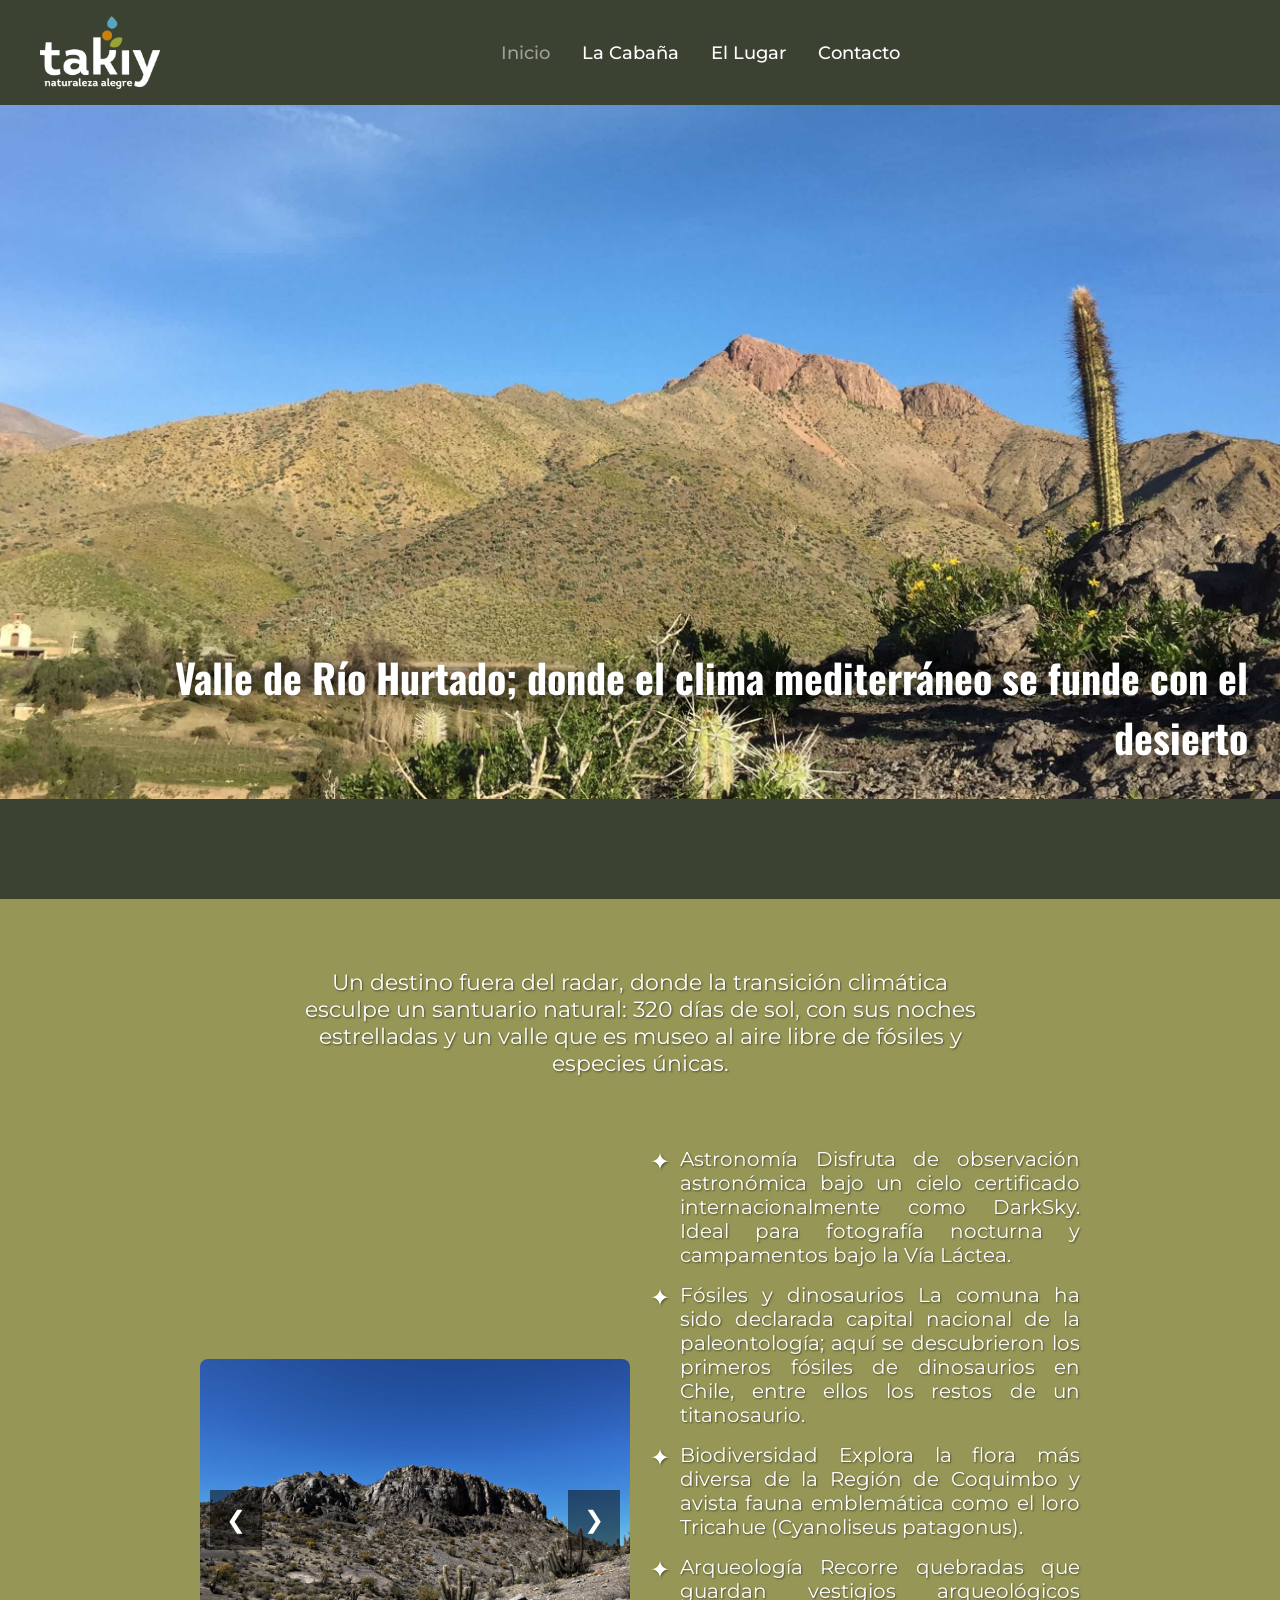
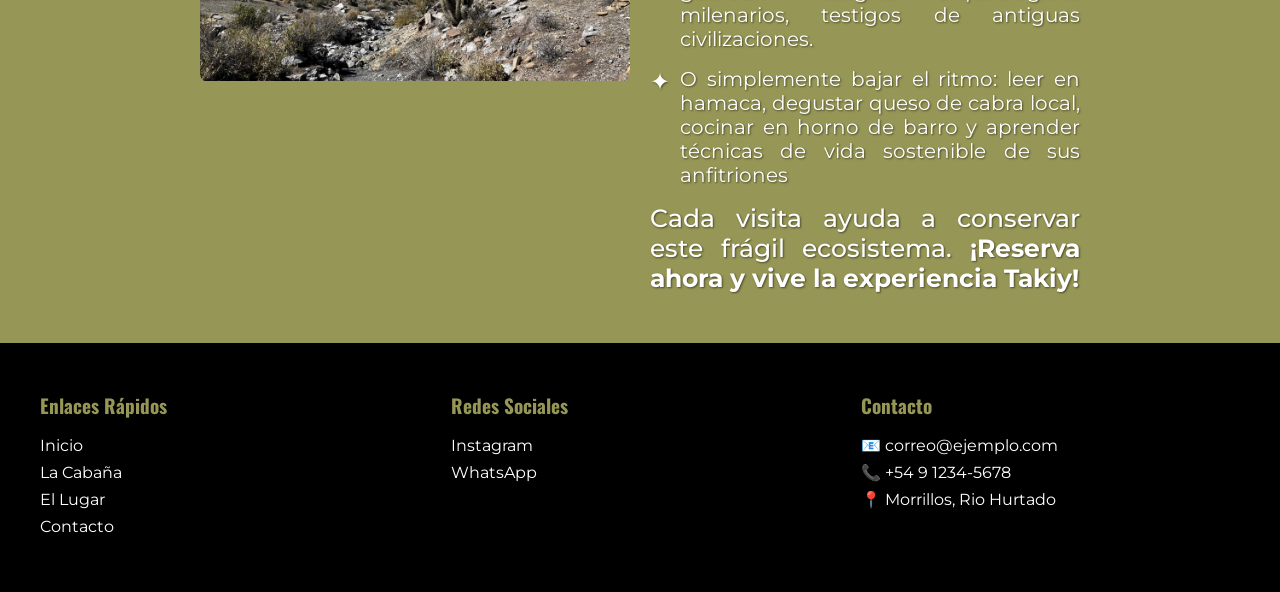
==== commit d0fcc0e4: "tercer commit" ====
--- a/index.html
+++ b/index.html
@@ -81,25 +81,25 @@
                     <ul class="index-list">
                         <li>
                             <h2 class="list-title">Astronomía</h2>
-                            <p>: Disfruta de observación astronómica bajo un cielo certificado internacionalmente como DarkSky. Ideal para fotografía nocturna y campamentos bajo la Vía Láctea.</p>
+                            <p>Disfruta de observación astronómica bajo un cielo certificado internacionalmente como DarkSky. Ideal para fotografía nocturna y campamentos bajo la Vía Láctea.</p>
                         </li>
                         <li>
                             <h2 class="list-title">Fósiles y dinosaurios</h2>
-                            <p>: La comuna ha sido declarada capital nacional de la paleontología; aquí se descubrieron los primeros fósiles de dinosaurios en Chile, entre ellos los restos de un titanosaurio.
+                            <p>La comuna ha sido declarada capital nacional de la paleontología; aquí se descubrieron los primeros fósiles de dinosaurios en Chile, entre ellos los restos de un titanosaurio.
                             </p></li>
                         <li>
                             <h2 class="list-title">Biodiversidad</h2>
-                            <p>: Explora la flora más diversa de la Región de Coquimbo y avista fauna emblemática como el loro Tricahue (Cyanoliseus patagonus).
+                            <p>Explora la flora más diversa de la Región de Coquimbo y avista fauna emblemática como el loro Tricahue (Cyanoliseus patagonus).
                             </p></li>
                         <li>
                             <h2 class="list-title">Arqueología</h2>
-                            <p>: Recorre quebradas que guardan vestigios arqueológicos milenarios, testigos de antiguas civilizaciones.
+                            <p>Recorre quebradas que guardan vestigios arqueológicos milenarios, testigos de antiguas civilizaciones.
                             </p>
                         </li>
                         <li>O simplemente bajar el ritmo: leer en hamaca, degustar queso de cabra local, cocinar en horno de barro y aprender técnicas de vida sostenible de sus anfitriones</li>
                     </ul>
                     <p>
-                        Reserva tu aventura fuera del mapa —donde cada visita ayuda aconservar este frágil ecosistema
+                        Cada visita ayuda a conservar este frágil ecosistema. <strong>¡Reserva ahora y vive la experiencia Takiy!</strong>
                     </p>
                 </div>
             </div>
@@ -121,8 +121,7 @@
             <div class="footer-column">
                 <h3>Redes Sociales</h3>
                 <ul class="social-links">
-                    <li><a href="#" target="_blank">Facebook</a></li>
-                    <li><a href="#" target="_blank">Instagram</a></li>
+                    <li><a href="https://www.instagram.com/takiy.cl/" target="_blank">Instagram</a></li>
                     <li><a href="#" target="_blank">WhatsApp</a></li>
                     <!--Consultar que redes sociales van a ir el la página oficialmente-->
                 </ul>
--- a/assets/css/style.css
+++ b/assets/css/style.css
@@ -81,8 +81,18 @@
 }
 
 @media (max-width: 768px) {
+  header {
+    position: relative;
+    z-index: 1;
+  }
+  .navbar {
+    position: relative;
+    z-index: 1;
+  }
   .navbar-container {
     padding: 0 1rem;
+    position: relative;
+    z-index: 1;
   }
   .hamburger {
     display: flex;
@@ -98,14 +108,14 @@
   .hamburger.active span:nth-child(3) {
     transform: rotate(-45deg) translate(6px, -6px);
   }
+  .logo img {
+    width: 100px;
+    transition: transform 0.3s ease;
+  }
   .nav-links {
-    display: none;
-  }
-  .nav-links.active {
-    display: flex;
     position: fixed;
     top: 0;
-    right: 0;
+    right: -100%;
     width: 70%;
     max-width: 300px;
     height: 100vh;
@@ -117,28 +127,47 @@
     padding-top: 80px;
     margin: 0;
     z-index: 1000;
-    box-shadow: -2px 0 10px rgba(0, 0, 0, 0.1);
-  }
-  .nav-links.active li {
+    box-shadow: -2px 0 15px rgba(0, 0, 0, 0.2);
+    transition: right 0.4s cubic-bezier(0.25, 0.46, 0.45, 0.94);
+  }
+  .nav-links.active {
+    right: 0;
+  }
+  .nav-links li {
     width: 100%;
     text-align: center;
-  }
-  .nav-links.active a {
+    opacity: 0;
+    transform: translateX(20px);
+    transition: all 0.4s ease;
+  }
+  .nav-links li:nth-child(1) {
+    transition-delay: 0.05s;
+  }
+  .nav-links li:nth-child(2) {
+    transition-delay: 0.1s;
+  }
+  .nav-links li:nth-child(3) {
+    transition-delay: 0.15s;
+  }
+  .nav-links li:nth-child(4) {
+    transition-delay: 0.2s;
+  }
+  .nav-links.active li {
+    opacity: 1;
+    transform: translateX(0);
+  }
+  .nav-links a {
     display: block;
     padding: 1rem 0;
     font-size: 1.1rem;
     width: 100%;
-  }
-  .nav-links.active a:hover {
+    transition: all 0.3s ease;
+  }
+  .nav-links a:hover {
     background-color: rgba(255, 255, 255, 0.1);
-  }
-  .logo img {
-    width: 100px;
-    position: relative;
-    z-index: 1001;
+    transform: translateX(5px);
   }
   .nav-overlay {
-    display: none;
     position: fixed;
     top: 0;
     left: 0;
@@ -146,9 +175,16 @@
     height: 100%;
     background-color: rgba(0, 0, 0, 0.5);
     z-index: 999;
+    opacity: 0;
+    visibility: hidden;
+    transition: all 0.3s ease;
   }
   .nav-overlay.active {
-    display: block;
+    opacity: 1;
+    visibility: visible;
+  }
+  .navbar.active .logo img {
+    transform: scale(0.95);
   }
 }
 .slideshow {
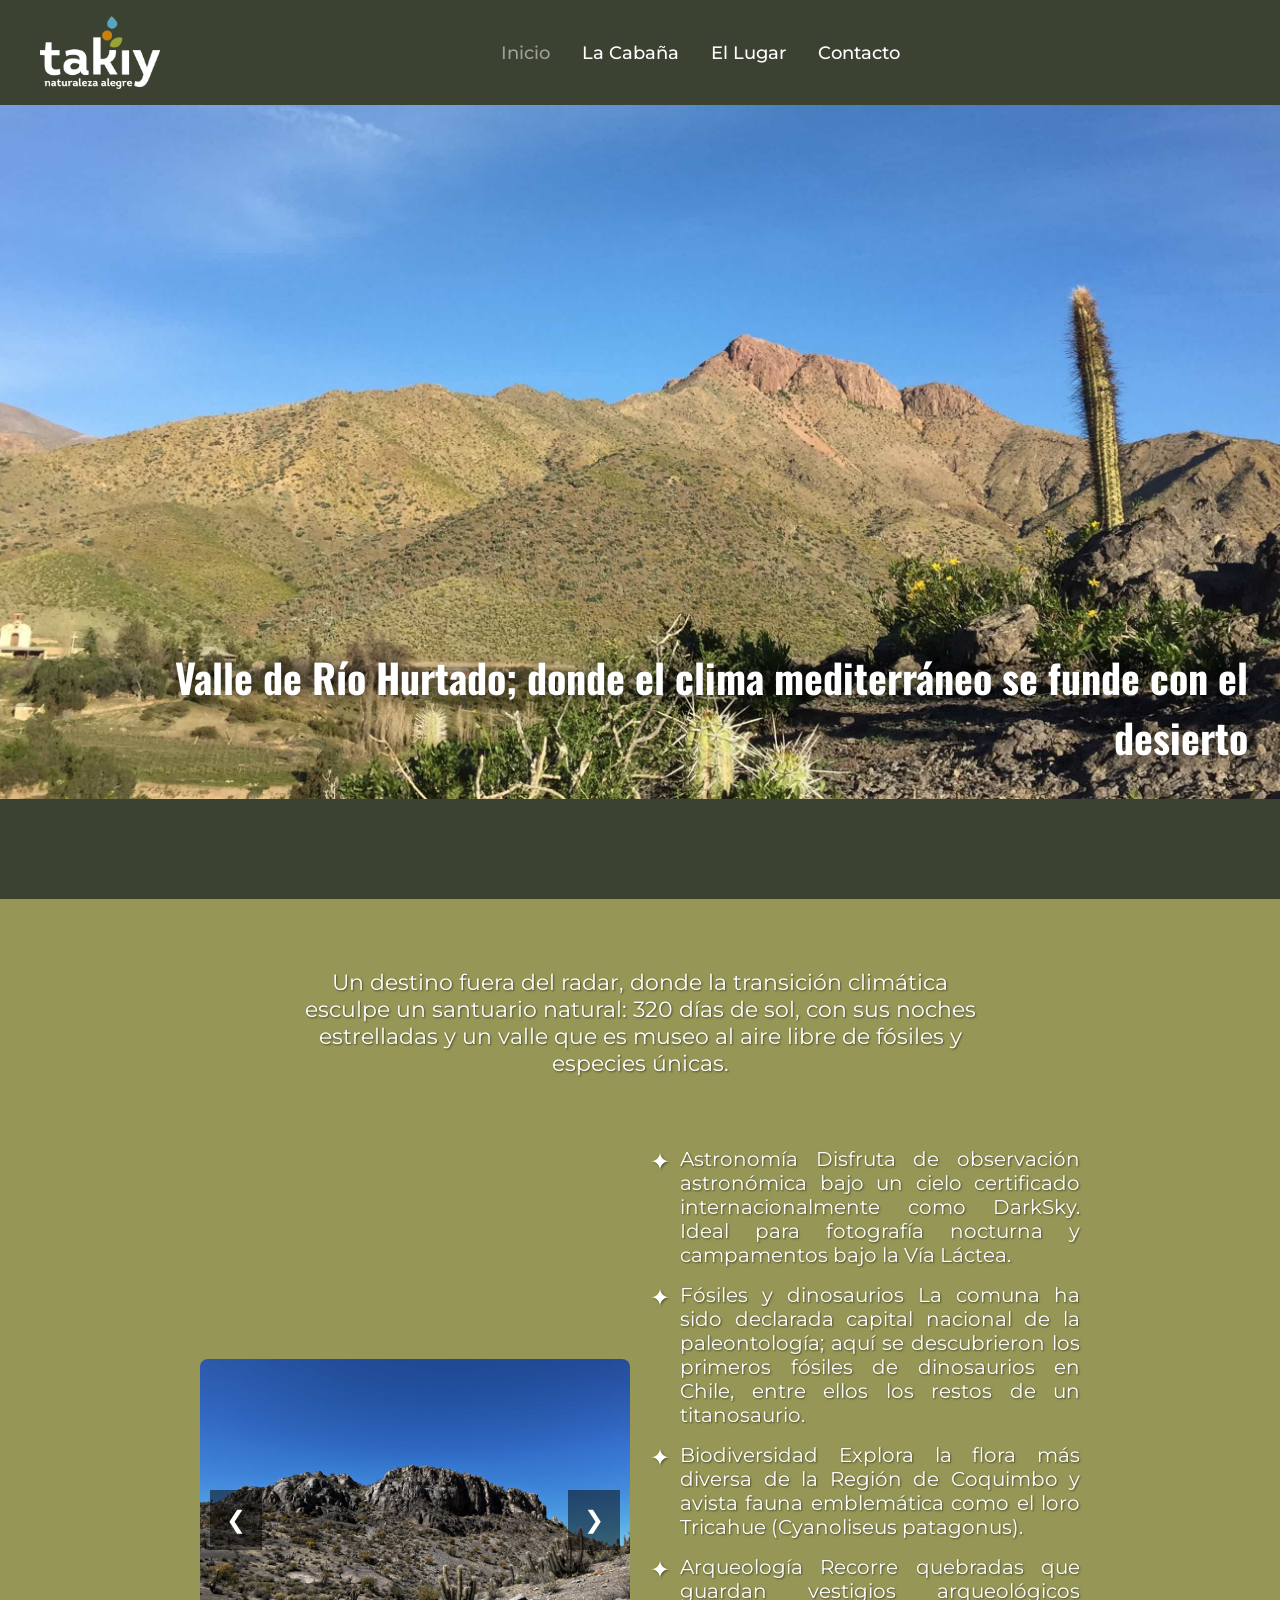
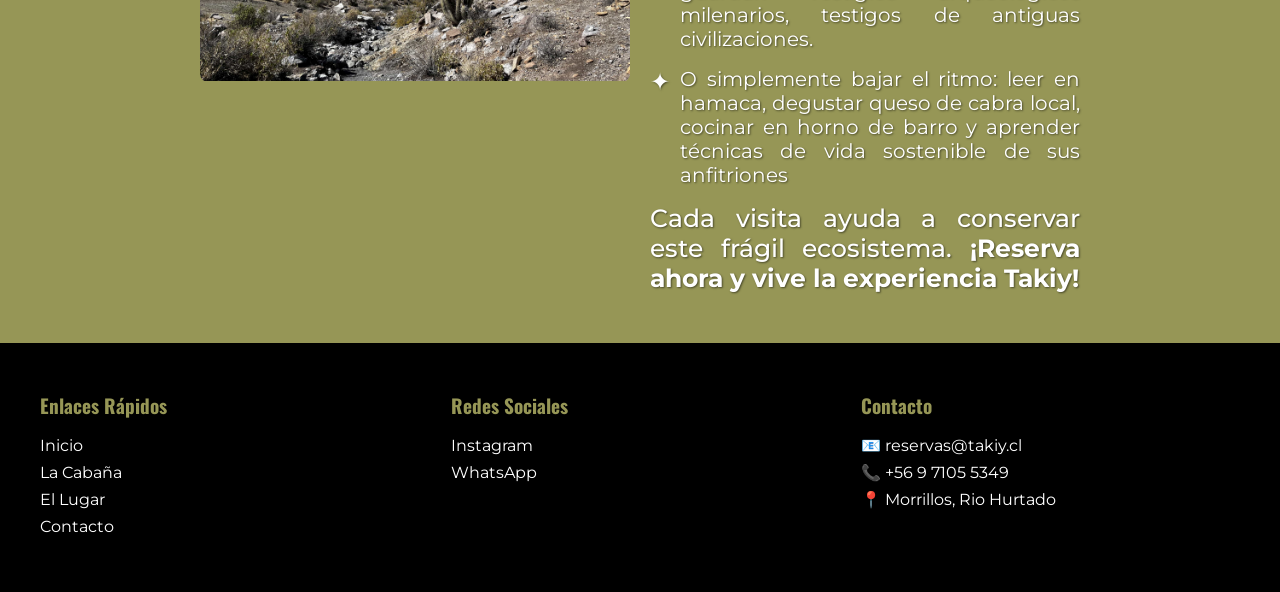
==== commit e8bfb52a: "sexto commit" ====
--- a/index.html
+++ b/index.html
@@ -122,7 +122,7 @@
                 <h3>Redes Sociales</h3>
                 <ul class="social-links">
                     <li><a href="https://www.instagram.com/takiy.cl/" target="_blank">Instagram</a></li>
-                    <li><a href="#" target="_blank">WhatsApp</a></li>
+                    <li><a href="https://wa.me/56971055349" target="_blank">WhatsApp</a></li>
                     <!--Consultar que redes sociales van a ir el la página oficialmente-->
                 </ul>
             </div>
@@ -130,8 +130,8 @@
             <div class="footer-column">
                 <h3>Contacto</h3>
                 <ul>
-                    <li>📧 correo@ejemplo.com</li>
-                    <li>📞 +54 9 1234-5678</li>
+                    <li>📧 reservas@takiy.cl</li>
+                    <li>📞 +56 9 7105 5349</li>
                     <li>📍 Morrillos, Rio Hurtado</li>
                     <!--Consultar cambio a íconos de biblioteca de uso libre (https://lucide.dev)-->
                 </ul>
